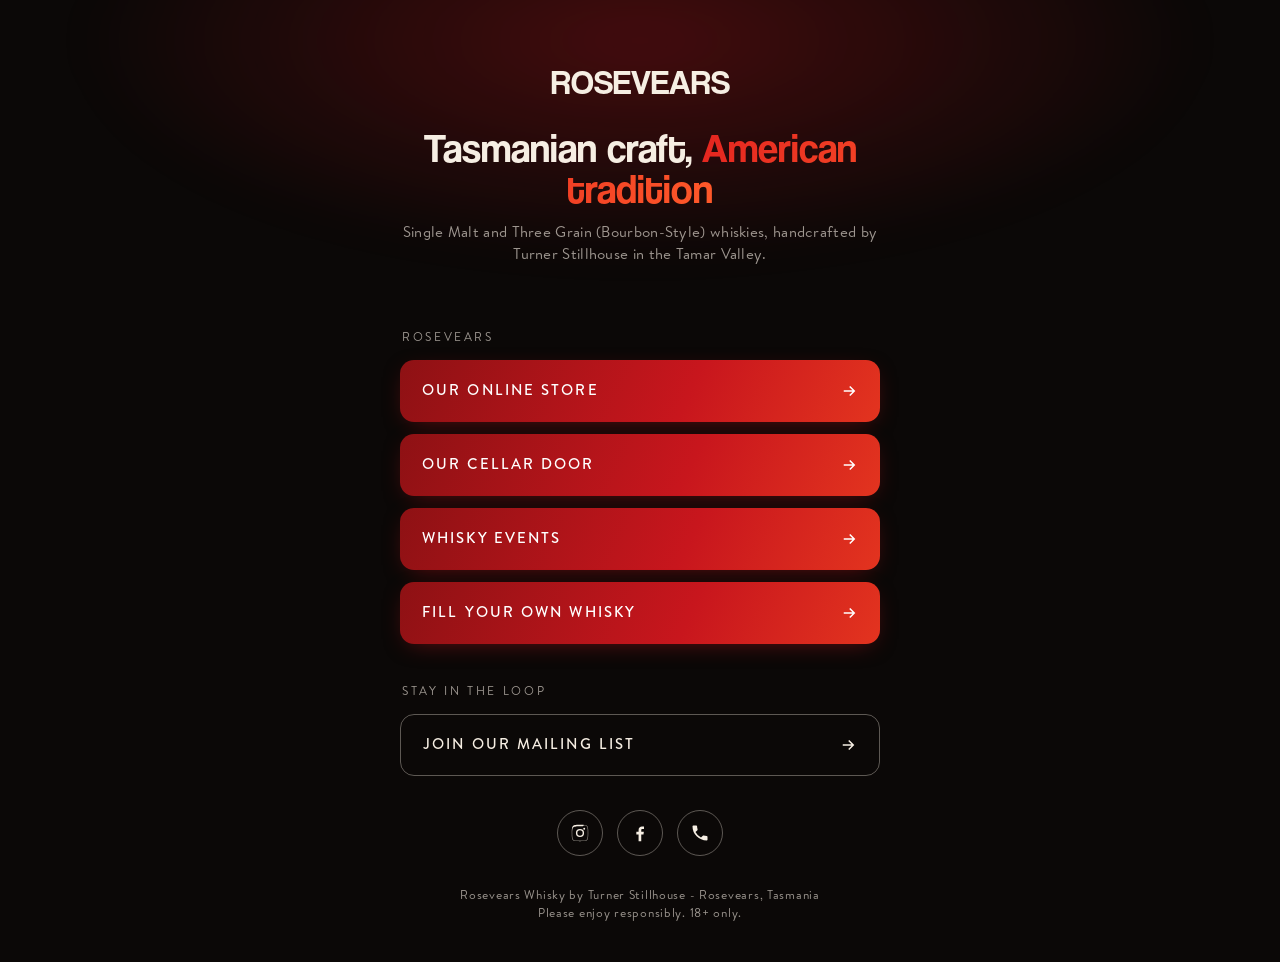
==== rosevears-whisky/index.html @ 89ab2cde "Add Rosevears Whisky link page" ====
<!doctype html>
<html lang="en-AU">
<head>
<meta charset="utf-8">
<meta name="viewport" content="width=device-width, initial-scale=1, viewport-fit=cover">
<title>Rosevears Whisky | Links</title>
<meta name="description" content="Rosevears Whisky by Turner Stillhouse - Tasmanian craftsmanship meets American tradition. Single Malt and Three Grain (Bourbon-Style) whiskies.">
<meta name="theme-color" content="#0b0807">
<meta property="og:title" content="Rosevears Whisky">
<meta property="og:description" content="Tasmanian craftsmanship meets American tradition.">
<link rel="icon" href="https://turnerstillhouse.com/wp-content/uploads/2025/05/ROSEVEARS-LOGO.png">
<link rel="stylesheet" href="../shared/hub.css">
<style>
  @font-face { font-family: "Coolvetica"; src: local("Coolvetica"), local("Coolvetica Rg"), url("../fonts/coolvetica.woff2") format("woff2"); font-weight: 400; font-display: swap; }
  @font-face { font-family: "Brandon"; src: url("../fonts/brandon-regular.woff2") format("woff2"); font-weight: 400; font-display: swap; }
  @font-face { font-family: "Brandon"; src: url("../fonts/brandon-medium.woff2") format("woff2"); font-weight: 500 700; font-display: swap; }
  :root {
    --bg: #0b0807; --fg: #f6eee3;
    --muted: rgba(246,238,227,.62);
    --line: rgba(246,238,227,.35);
    --card: rgba(246,238,227,.05); --card-hover: rgba(246,238,227,.1);
    --grad: linear-gradient(115deg, #8e1114 0%, #c8161d 60%, #e3341f 100%);
    --accent-grad: linear-gradient(115deg, #e3241f, #ff5a2a);
    --btn-fg: #ffffff; --btn-shadow: 0 6px 24px -10px rgba(200,22,29,.6);
    --chip-bg: var(--grad); --chip-fg: #ffffff;
    --head: "Coolvetica", "Helvetica Neue", Helvetica, Arial, sans-serif;
    --body: "Brandon", "Helvetica Neue", Arial, sans-serif;
  }
  body::before {
    content: ""; position: fixed; inset: -20vh -20vw auto; height: 70vh; z-index: 0; pointer-events: none;
    background: radial-gradient(45% 50% at 50% 35%, rgba(200,22,29,.3), transparent 70%);
    filter: blur(20px);
  }
  .logo { width: min(250px, 70%); }
  .events summary { font-size: 14px; letter-spacing: .1em; }
</style>
</head>
<body>
<main class="wrap">
  <header>
    <img class="logo" src="https://turnerstillhouse.com/wp-content/uploads/2025/05/ROSEVEARS-LOGO.png" alt="Rosevears Whisky"
         onerror="this.outerHTML='<div class=&quot;logo-fallback&quot;>ROSEVEARS</div>'">
    <h1>Tasmanian craft, <span class="hl">American tradition</span></h1>
    <p class="tag">Single Malt and Three Grain (Bourbon-Style) whiskies, handcrafted by Turner Stillhouse in the Tamar Valley.</p>
  </header>

  <nav class="links" aria-label="Rosevears Whisky links">
    <!-- Events + promos come from ../shared/hub.js -->
    <div data-hub="events" data-title="Turner Stillhouse Ticketed Events"></div>
    <div data-hub="promos"></div>

    <p class="label">Rosevears</p>
    <a class="btn" href="https://turnerstillhouse.com/our-spirits/rosevears/" target="_blank" rel="noopener"><span>Our Online Store</span><svg class="arrow" viewBox="0 0 24 24" fill="none" stroke="currentColor" stroke-width="2" aria-hidden="true"><path d="M5 12h14M13 6l6 6-6 6"/></svg></a>
    <a class="btn" href="https://turnerstillhouse.com/" target="_blank" rel="noopener"><span>Our Cellar Door</span><svg class="arrow" viewBox="0 0 24 24" fill="none" stroke="currentColor" stroke-width="2" aria-hidden="true"><path d="M5 12h14M13 6l6 6-6 6"/></svg></a>
    <a class="btn" href="https://turnerstillhouse.com/distillery-experiences/events/" target="_blank" rel="noopener"><span>Whisky Events</span><svg class="arrow" viewBox="0 0 24 24" fill="none" stroke="currentColor" stroke-width="2" aria-hidden="true"><path d="M5 12h14M13 6l6 6-6 6"/></svg></a>
    <a class="btn" href="https://turnerstillhouse.com/shop/experience/fill-your-own-whisky-experience/" target="_blank" rel="noopener"><span>Fill Your Own Whisky</span><svg class="arrow" viewBox="0 0 24 24" fill="none" stroke="currentColor" stroke-width="2" aria-hidden="true"><path d="M5 12h14M13 6l6 6-6 6"/></svg></a>

    <p class="label">Stay in the Loop</p>
    <a class="btn ghost" href="https://turnerstillhouse.com/subscribe-2/" target="_blank" rel="noopener"><span>Join our Mailing List</span><svg class="arrow" viewBox="0 0 24 24" fill="none" stroke="currentColor" stroke-width="2" aria-hidden="true"><path d="M5 12h14M13 6l6 6-6 6"/></svg></a>
  </nav>

  <div class="social">
    <a href="https://www.instagram.com/rosevearswhisky" target="_blank" rel="noopener" aria-label="Instagram"><svg viewBox="0 0 24 24" aria-hidden="true"><path d="M12 2.2c3.2 0 3.6 0 4.8.1 1.2.1 1.8.2 2.2.4.6.2 1 .5 1.4.9.4.4.7.8.9 1.4.2.4.4 1 .4 2.2.1 1.3.1 1.6.1 4.8s0 3.6-.1 4.8c-.1 1.2-.2 1.8-.4 2.2-.2.6-.5 1-.9 1.4-.4.4-.8.7-1.4.9-.4.2-1 .4-2.2.4-1.3.1-1.6.1-4.8.1s-3.6 0-4.8-.1c-1.2-.1-1.8-.2-2.2-.4-.6-.2-1-.5-1.4-.9-.4-.4-.7-.8-.9-1.4-.2-.4-.4-1-.4-2.2C2.2 15.6 2.2 15.2 2.2 12s0-3.6.1-4.8c.1-1.2.2-1.8.4-2.2.2-.6.5-1 .9-1.4.4-.4.8-.7 1.4-.9.4-.2 1-.4 2.2-.4C8.4 2.2 8.8 2.2 12 2.2zm0 1.8c-3.1 0-3.5 0-4.7.1-1.1.1-1.7.2-2.1.4-.5.2-.9.4-1.3.8-.4.4-.6.8-.8 1.3-.2.4-.3 1-.4 2.1C2.6 9.9 2.6 10.3 2.6 12s0 3.5.1 4.7c.1 1.1.2 1.7.4 2.1.2.5.4.9.8 1.3.4.4.8.6 1.3.8.4.2 1 .3 2.1.4 1.2.1 1.6.1 4.7.1s3.5 0 4.7-.1c1.1-.1 1.7-.2 2.1-.4.5-.2.9-.4 1.3-.8.4-.4.6-.8.8-1.3.2-.4.3-1 .4-2.1.1-1.2.1-1.6.1-4.7s0-3.5-.1-4.7c-.1-1.1-.2-1.7-.4-2.1-.2-.5-.4-.9-.8-1.3-.4-.4-.8-.6-1.3-.8-.4-.2-1-.3-2.1-.4C15.5 4 15.1 4 12 4zm0 3.1a4.9 4.9 0 110 9.8 4.9 4.9 0 010-9.8zm0 8.1a3.2 3.2 0 100-6.4 3.2 3.2 0 000 6.4zm6.2-8.3a1.1 1.1 0 11-2.3 0 1.1 1.1 0 012.3 0z"/></svg></a>
    <a href="https://www.facebook.com/rosevearswhisky" target="_blank" rel="noopener" aria-label="Facebook"><svg viewBox="0 0 24 24" aria-hidden="true"><path d="M13.5 21.9v-8.1h2.7l.4-3.2h-3.1V8.6c0-.9.3-1.5 1.6-1.5h1.7V4.2c-.3 0-1.3-.1-2.4-.1-2.4 0-4.1 1.5-4.1 4.2v2.3H7.6v3.2h2.7v8.1h3.2z"/></svg></a>
    <a href="tel:0367761414" aria-label="Call (03) 6776 1414"><svg viewBox="0 0 24 24" aria-hidden="true"><path d="M6.6 10.8a15.1 15.1 0 006.6 6.6l2.2-2.2c.3-.3.7-.4 1-.2 1.1.4 2.3.6 3.6.6.6 0 1 .4 1 1V20c0 .6-.4 1-1 1A17 17 0 013 4c0-.6.4-1 1-1h3.5c.6 0 1 .4 1 1 0 1.3.2 2.5.6 3.6.1.3 0 .7-.2 1l-2.3 2.2z"/></svg></a>
  </div>

  <footer>Rosevears Whisky by Turner Stillhouse - Rosevears, Tasmania<br>Please enjoy responsibly. 18+ only.</footer>
</main>
<script src="../shared/hub.js"></script>
</body>
</html>
---- shared/hub.css ----
/* Shared styles for every Turner Stillhouse link page.
   Each page sets its own brand via the CSS variables in its <style> block. */
* { box-sizing: border-box; margin: 0; padding: 0; }
html { -webkit-text-size-adjust: 100%; }
body {
  min-height: 100vh; background: var(--bg); color: var(--fg);
  font-family: var(--body); font-size: 16px; line-height: 1.5;
  -webkit-font-smoothing: antialiased; overflow-x: hidden;
}
a { color: inherit; text-decoration: none; }
.wrap { position: relative; z-index: 1; width: 100%; max-width: 520px; margin: 0 auto; padding: 56px 20px 40px; }

header { text-align: center; margin-bottom: 36px; }
.logo { display: block; height: auto; margin: 0 auto 28px; }
.logo-fallback { font-family: var(--head); font-size: 34px; margin-bottom: 20px; }
h1 { font-family: var(--head); font-weight: var(--head-weight, 400); font-size: clamp(30px, 8vw, 40px); line-height: 1.02; }
.hl { background: var(--accent-grad); -webkit-background-clip: text; background-clip: text; color: transparent; }
.tag { margin-top: 12px; color: var(--muted); font-size: 15px; letter-spacing: .02em; }

.links { display: grid; gap: 12px; }
.label { margin: 26px 2px 2px; font-size: 12px; letter-spacing: .22em; text-transform: uppercase; color: var(--muted); }

/* Buttons */
.btn {
  display: flex; align-items: center; justify-content: space-between; gap: 14px;
  min-height: 62px; padding: 14px 22px; border-radius: 14px;
  background: var(--grad); color: var(--btn-fg);
  font-weight: 500; font-size: 15px; letter-spacing: .14em; text-transform: uppercase;
  transition: filter .3s ease, transform .2s ease, box-shadow .3s ease;
  box-shadow: var(--btn-shadow, none);
}
.btn .arrow { flex: none; width: 18px; height: 18px; transition: transform .25s ease; }
.btn:hover, .btn:focus-visible { filter: brightness(1.1) saturate(1.05); transform: translateY(-2px); }
.btn:hover .arrow, .btn:focus-visible .arrow { transform: translateX(4px); }
.btn:focus-visible { outline: 2px solid var(--fg); outline-offset: 3px; }
.btn.ghost { background: transparent; color: var(--fg); border: 1px solid var(--line); box-shadow: none; }
.btn.ghost:hover, .btn.ghost:focus-visible { filter: none; background: var(--card); border-color: var(--fg); }

/* Outlined box (events, promos, features) */
.box { border-radius: 14px; border: 1px solid var(--line); background: var(--card); }

/* Ticketed events accordion */
.events { overflow: hidden; }
.events summary {
  list-style: none; cursor: pointer; display: flex; align-items: center; justify-content: space-between; gap: 14px;
  min-height: 62px; padding: 14px 22px; font-weight: 500; font-size: 15px; letter-spacing: .14em; text-transform: uppercase;
}
.events summary > span { flex: 1; min-width: 0; }
.events summary::-webkit-details-marker { display: none; }
.events summary:hover { background: var(--card); }
.events summary:focus-visible { outline: 2px solid var(--fg); outline-offset: -2px; }
.count { display: inline-grid; place-items: center; min-width: 24px; height: 24px; padding: 0 7px; margin-left: 10px; border-radius: 99px; background: var(--chip-bg); color: var(--chip-fg); font-size: 12px; letter-spacing: 0; vertical-align: middle; }
.chev { flex: none; width: 18px; height: 18px; transition: transform .3s ease; }
.events[open] .chev { transform: rotate(180deg); }
.event-list { display: grid; gap: 10px; padding: 4px 12px 12px; }
.event { display: grid; grid-template-columns: 58px 1fr auto; align-items: center; gap: 14px; padding: 12px; border-radius: 10px; background: var(--card); transition: background .25s ease, transform .2s ease; }
.event:hover, .event:focus-visible { background: var(--card-hover); transform: translateY(-1px); }
.event:focus-visible { outline: 2px solid var(--fg); outline-offset: 2px; }
.date { display: grid; place-items: center; align-content: center; height: 58px; border-radius: 8px; background: var(--chip-bg); color: var(--chip-fg); text-align: center; line-height: 1; }
.date b { font-family: var(--head); font-weight: var(--head-weight, 400); font-size: 24px; }
.date i { font-style: normal; font-size: 11px; letter-spacing: .16em; text-transform: uppercase; margin-top: 4px; }
.event h3 { font-family: var(--head); font-weight: var(--head-weight, 400); font-size: 18px; line-height: 1.15; }
.event p { font-size: 13px; color: var(--muted); margin-top: 3px; line-height: 1.35; }
.tix { font-size: 11px; font-weight: 500; letter-spacing: .16em; text-transform: uppercase; padding: 8px 12px; border-radius: 99px; border: 1px solid var(--line); white-space: nowrap; }
.event:hover .tix { background: var(--fg); color: var(--bg); border-color: var(--fg); }

/* Promo / feature boxes */
.promo { padding: 24px 22px 22px; }
.kicker { font-size: 12px; letter-spacing: .22em; text-transform: uppercase; color: var(--muted); }
.promo h2 { font-family: var(--head); font-weight: var(--head-weight, 400); font-size: clamp(30px, 8vw, 38px); line-height: 1; margin-top: 8px; }
.lede { margin-top: 10px; font-size: 15px; }
.tiers { list-style: none; display: grid; gap: 8px; margin-top: 16px; }
.tiers li { display: flex; align-items: center; justify-content: space-between; gap: 12px; padding: 12px 14px; border-radius: 10px; background: var(--card); font-size: 15px; letter-spacing: .04em; }
.tiers li b { font-family: var(--head); font-weight: var(--head-weight, 400); font-size: 22px; line-height: 1; white-space: nowrap; }
.note { margin-top: 12px; font-size: 14px; }
.code { display: flex; align-items: center; justify-content: space-between; gap: 12px; margin-top: 16px; padding: 10px 10px 10px 16px; border-radius: 10px; border: 1px dashed var(--line); }
.code span { font-size: 12px; letter-spacing: .18em; text-transform: uppercase; color: var(--muted); }
.code strong { display: block; font-family: var(--head); font-weight: var(--head-weight, 400); font-size: 24px; letter-spacing: .06em; }
.copy { flex: none; cursor: pointer; border: 0; border-radius: 99px; padding: 10px 16px; background: var(--fg); color: var(--bg); font-family: var(--body); font-weight: 500; font-size: 12px; letter-spacing: .16em; text-transform: uppercase; }
.copy:hover { filter: brightness(.9); }
.copy:focus-visible { outline: 2px solid var(--fg); outline-offset: 3px; }
.promo .btn { margin-top: 14px; }
.fine { margin-top: 14px; font-size: 12px; line-height: 1.45; color: var(--muted); }
.sign { margin-top: 12px; font-size: 14px; font-style: italic; color: var(--muted); }

.social { display: flex; justify-content: center; gap: 14px; margin-top: 34px; }
.social a { display: grid; place-items: center; width: 46px; height: 46px; border-radius: 50%; border: 1px solid var(--line); transition: background .25s ease, color .25s ease; }
.social a:hover, .social a:focus-visible { background: var(--grad); color: var(--btn-fg); border-color: transparent; }
.social svg { width: 20px; height: 20px; fill: currentColor; }
footer { text-align: center; margin-top: 30px; font-size: 12px; color: var(--muted); letter-spacing: .06em; }

@media (max-width: 400px) {
  .wrap { padding: 44px 16px 32px; }
  .btn, .events summary { padding: 14px 18px; font-size: 14px; letter-spacing: .12em; }
  .event { grid-template-columns: 52px 1fr; }
  .date { height: 52px; }
  .tix { grid-column: 2; justify-self: start; padding: 6px 10px; }
}
@media (prefers-reduced-motion: reduce) { * { transition: none !important; } }
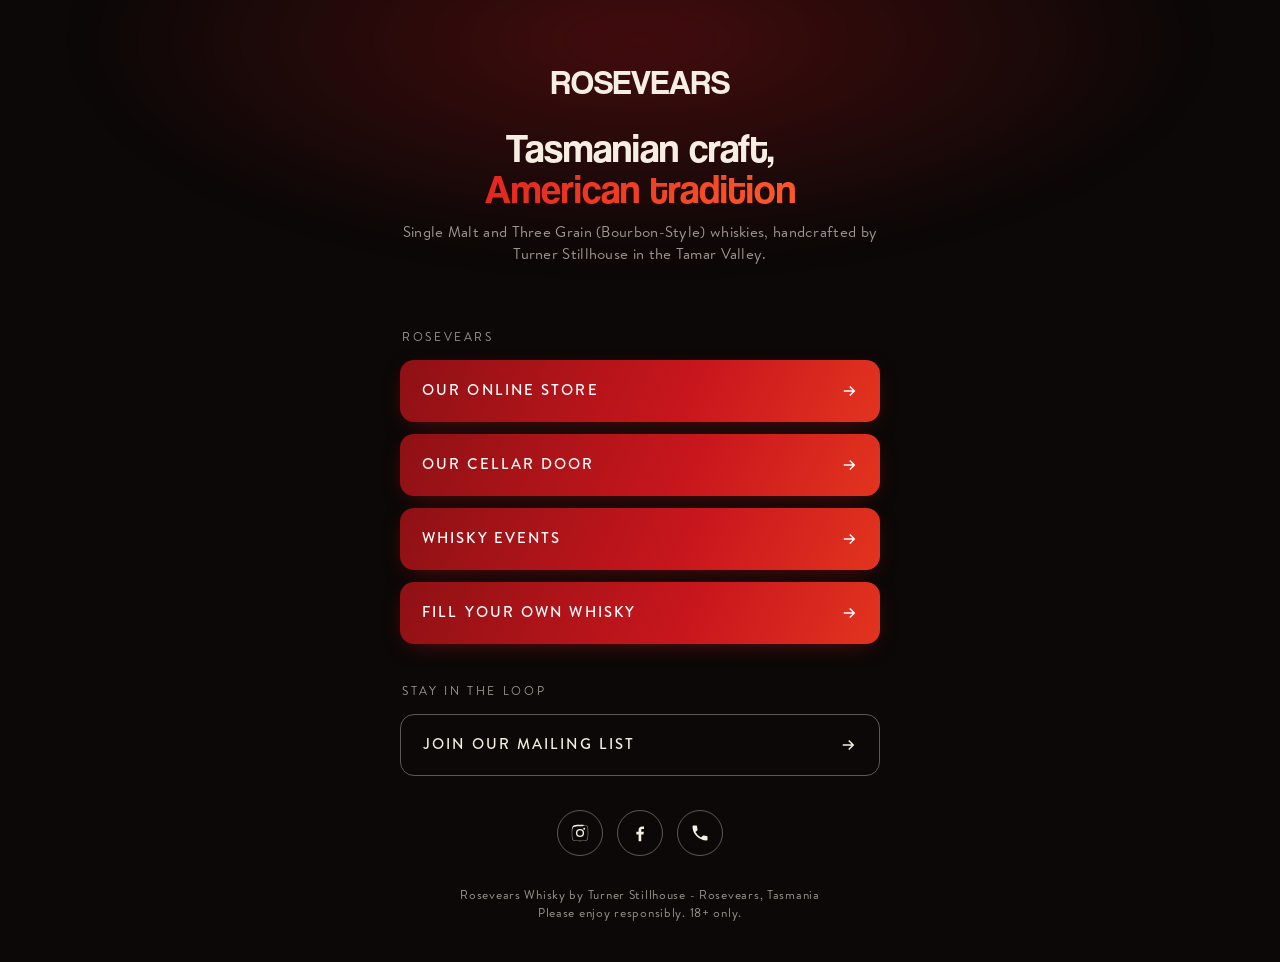
==== commit e51228df: "Rosevears: headline on two lines" ====
--- a/rosevears-whisky/index.html
+++ b/rosevears-whisky/index.html
@@ -40,7 +40,7 @@
   <header>
     <img class="logo" src="https://turnerstillhouse.com/wp-content/uploads/2025/05/ROSEVEARS-LOGO.png" alt="Rosevears Whisky"
          onerror="this.outerHTML='<div class=&quot;logo-fallback&quot;>ROSEVEARS</div>'">
-    <h1>Tasmanian craft, <span class="hl">American tradition</span></h1>
+    <h1>Tasmanian craft,<br><span class="hl">American tradition</span></h1>
     <p class="tag">Single Malt and Three Grain (Bourbon-Style) whiskies, handcrafted by Turner Stillhouse in the Tamar Valley.</p>
   </header>
 
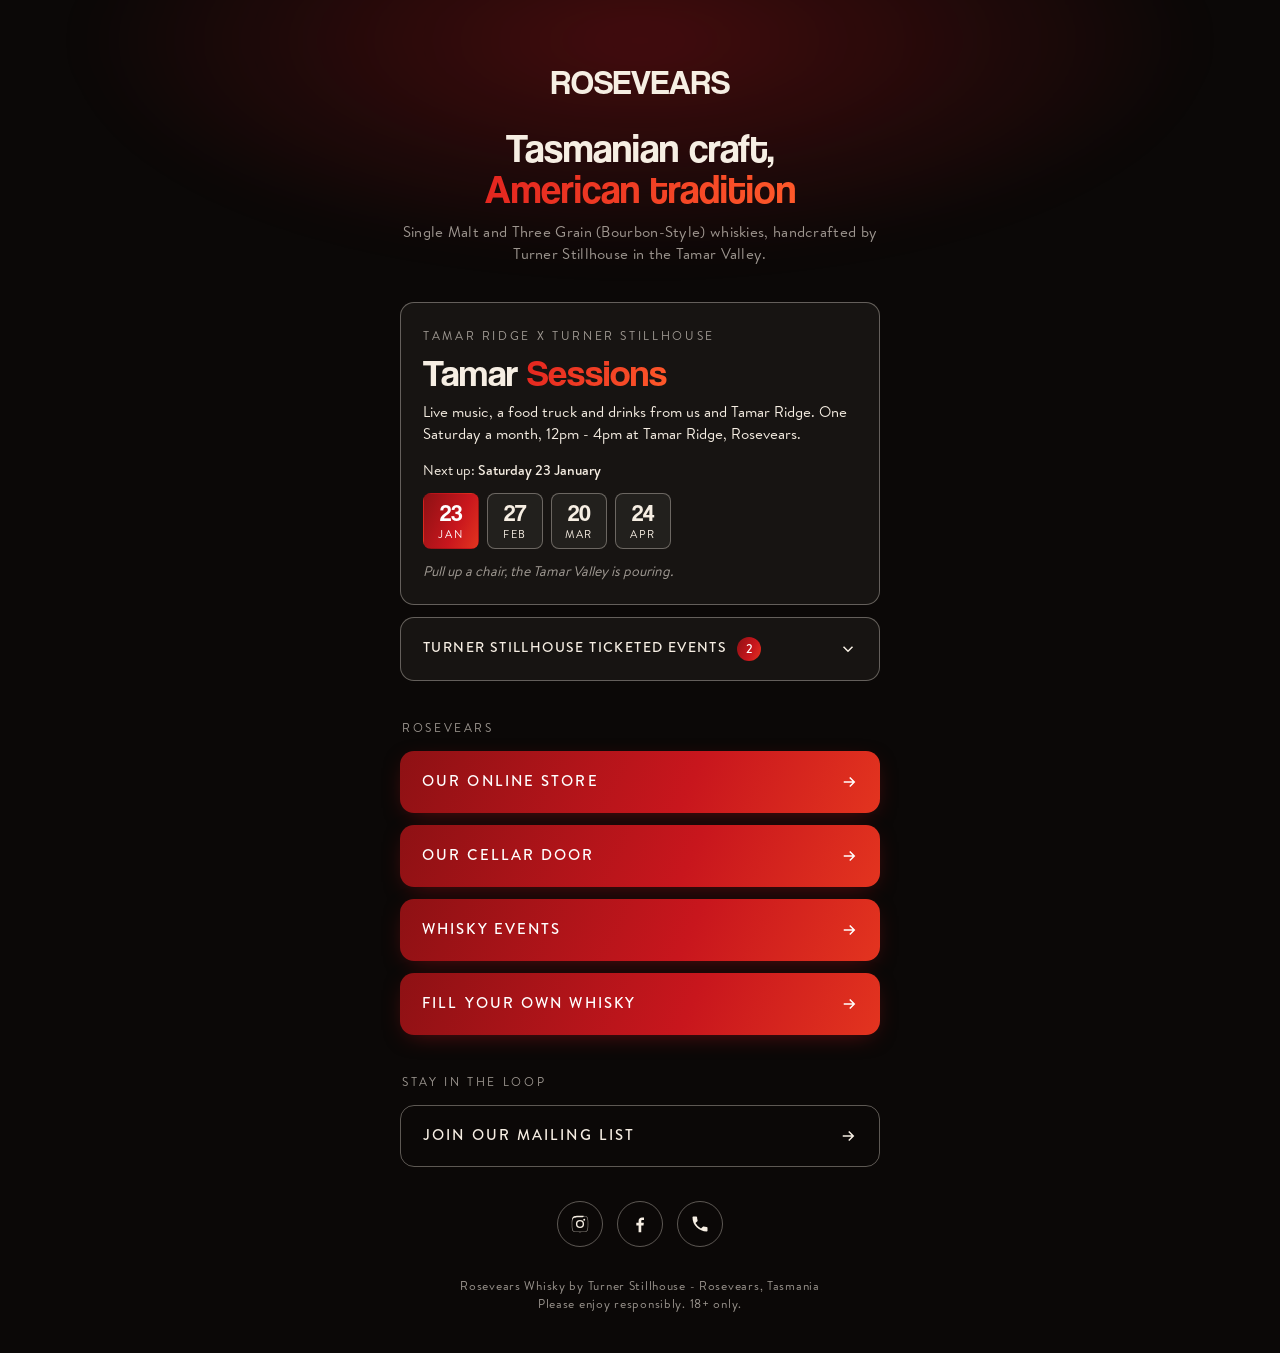
==== commit c0ddcd9a: "Add Tamar Sessions section and BeerFest + Festivale stallholder events Co-Authored-By: Claude Opus 5" ====
--- a/rosevears-whisky/index.html
+++ b/rosevears-whisky/index.html
@@ -45,9 +45,10 @@
   </header>
 
   <nav class="links" aria-label="Rosevears Whisky links">
-    <!-- Events + promos come from ../shared/hub.js -->
+    <!-- Tamar Sessions, promos + events come from ../shared/hub.js -->
+    <div data-hub="sessions"></div>
+    <div data-hub="promos"></div>
     <div data-hub="events" data-title="Turner Stillhouse Ticketed Events"></div>
-    <div data-hub="promos"></div>
 
     <p class="label">Rosevears</p>
     <a class="btn" href="https://turnerstillhouse.com/our-spirits/rosevears/" target="_blank" rel="noopener"><span>Our Online Store</span><svg class="arrow" viewBox="0 0 24 24" fill="none" stroke="currentColor" stroke-width="2" aria-hidden="true"><path d="M5 12h14M13 6l6 6-6 6"/></svg></a>
--- a/shared/hub.css
+++ b/shared/hub.css
@@ -50,7 +50,7 @@
 .events summary:hover { background: var(--card); }
 .events summary:focus-visible { outline: 2px solid var(--fg); outline-offset: -2px; }
 .count { display: inline-grid; place-items: center; min-width: 24px; height: 24px; padding: 0 7px; margin-left: 10px; border-radius: 99px; background: var(--chip-bg); color: var(--chip-fg); font-size: 12px; letter-spacing: 0; vertical-align: middle; }
-.chev { flex: none; width: 18px; height: 18px; transition: transform .3s ease; }
+.chev { flex: 0 0 18px; width: 18px; height: 18px; overflow: visible; transition: transform .3s ease; }
 .events[open] .chev { transform: rotate(180deg); }
 .event-list { display: grid; gap: 10px; padding: 4px 12px 12px; }
 .event { display: grid; grid-template-columns: 58px 1fr auto; align-items: center; gap: 14px; padding: 12px; border-radius: 10px; background: var(--card); transition: background .25s ease, transform .2s ease; }
@@ -83,6 +83,16 @@
 .fine { margin-top: 14px; font-size: 12px; line-height: 1.45; color: var(--muted); }
 .sign { margin-top: 12px; font-size: 14px; font-style: italic; color: var(--muted); }
 
+/* Stallholder tag on events */
+.ev-tag { display: block; font-style: normal; font-size: 10px; font-weight: 500; letter-spacing: .18em; text-transform: uppercase; color: var(--muted); margin-bottom: 3px; }
+
+/* Tamar Sessions */
+.sess-next { margin-top: 14px; font-size: 14px; }
+.sess-next b { font-weight: 500; }
+.sess-dates { list-style: none; display: flex; flex-wrap: wrap; gap: 8px; margin-top: 12px; }
+.sess-dates .date { width: 56px; height: 56px; background: var(--card); color: var(--fg); border: 1px solid var(--line); }
+.sess-dates .next .date { background: var(--chip-bg); color: var(--chip-fg); border-color: transparent; }
+
 .social { display: flex; justify-content: center; gap: 14px; margin-top: 34px; }
 .social a { display: grid; place-items: center; width: 46px; height: 46px; border-radius: 50%; border: 1px solid var(--line); transition: background .25s ease, color .25s ease; }
 .social a:hover, .social a:focus-visible { background: var(--grad); color: var(--btn-fg); border-color: transparent; }
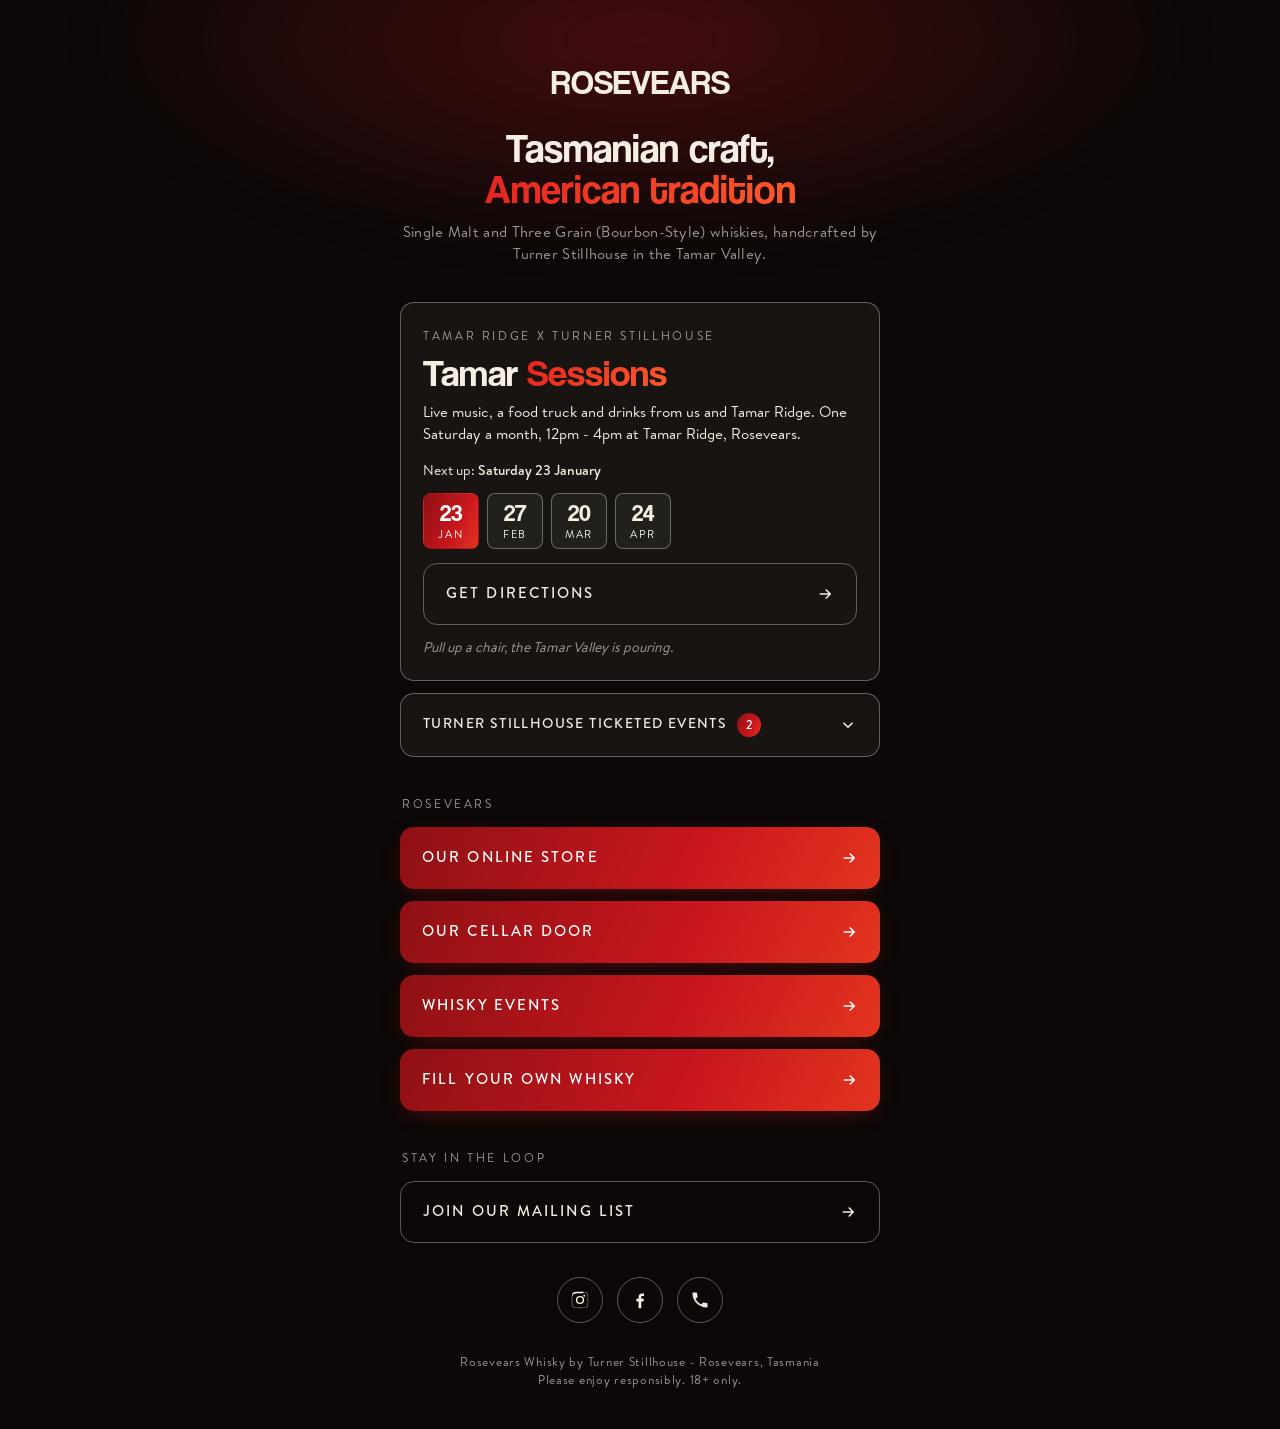
==== commit 0ea324ae: "Add Get Directions link to Tamar Sessions Co-Authored-By: Claude Opus 5.5 <noreply@anthropic.com> Cl" ====
--- a/rosevears-whisky/index.html
+++ b/rosevears-whisky/index.html
@@ -9,7 +9,7 @@
 <meta property="og:title" content="Rosevears Whisky">
 <meta property="og:description" content="Tasmanian craftsmanship meets American tradition.">
 <link rel="icon" href="https://turnerstillhouse.com/wp-content/uploads/2025/05/ROSEVEARS-LOGO.png">
-<link rel="stylesheet" href="../shared/hub.css">
+<link rel="stylesheet" href="../shared/hub.css?v=20261123b">
 <style>
   @font-face { font-family: "Coolvetica"; src: local("Coolvetica"), local("Coolvetica Rg"), url("../fonts/coolvetica.woff2") format("woff2"); font-weight: 400; font-display: swap; }
   @font-face { font-family: "Brandon"; src: url("../fonts/brandon-regular.woff2") format("woff2"); font-weight: 400; font-display: swap; }
@@ -68,6 +68,6 @@
 
   <footer>Rosevears Whisky by Turner Stillhouse - Rosevears, Tasmania<br>Please enjoy responsibly. 18+ only.</footer>
 </main>
-<script src="../shared/hub.js"></script>
+<script src="../shared/hub.js?v=20261123b"></script>
 </body>
 </html>
